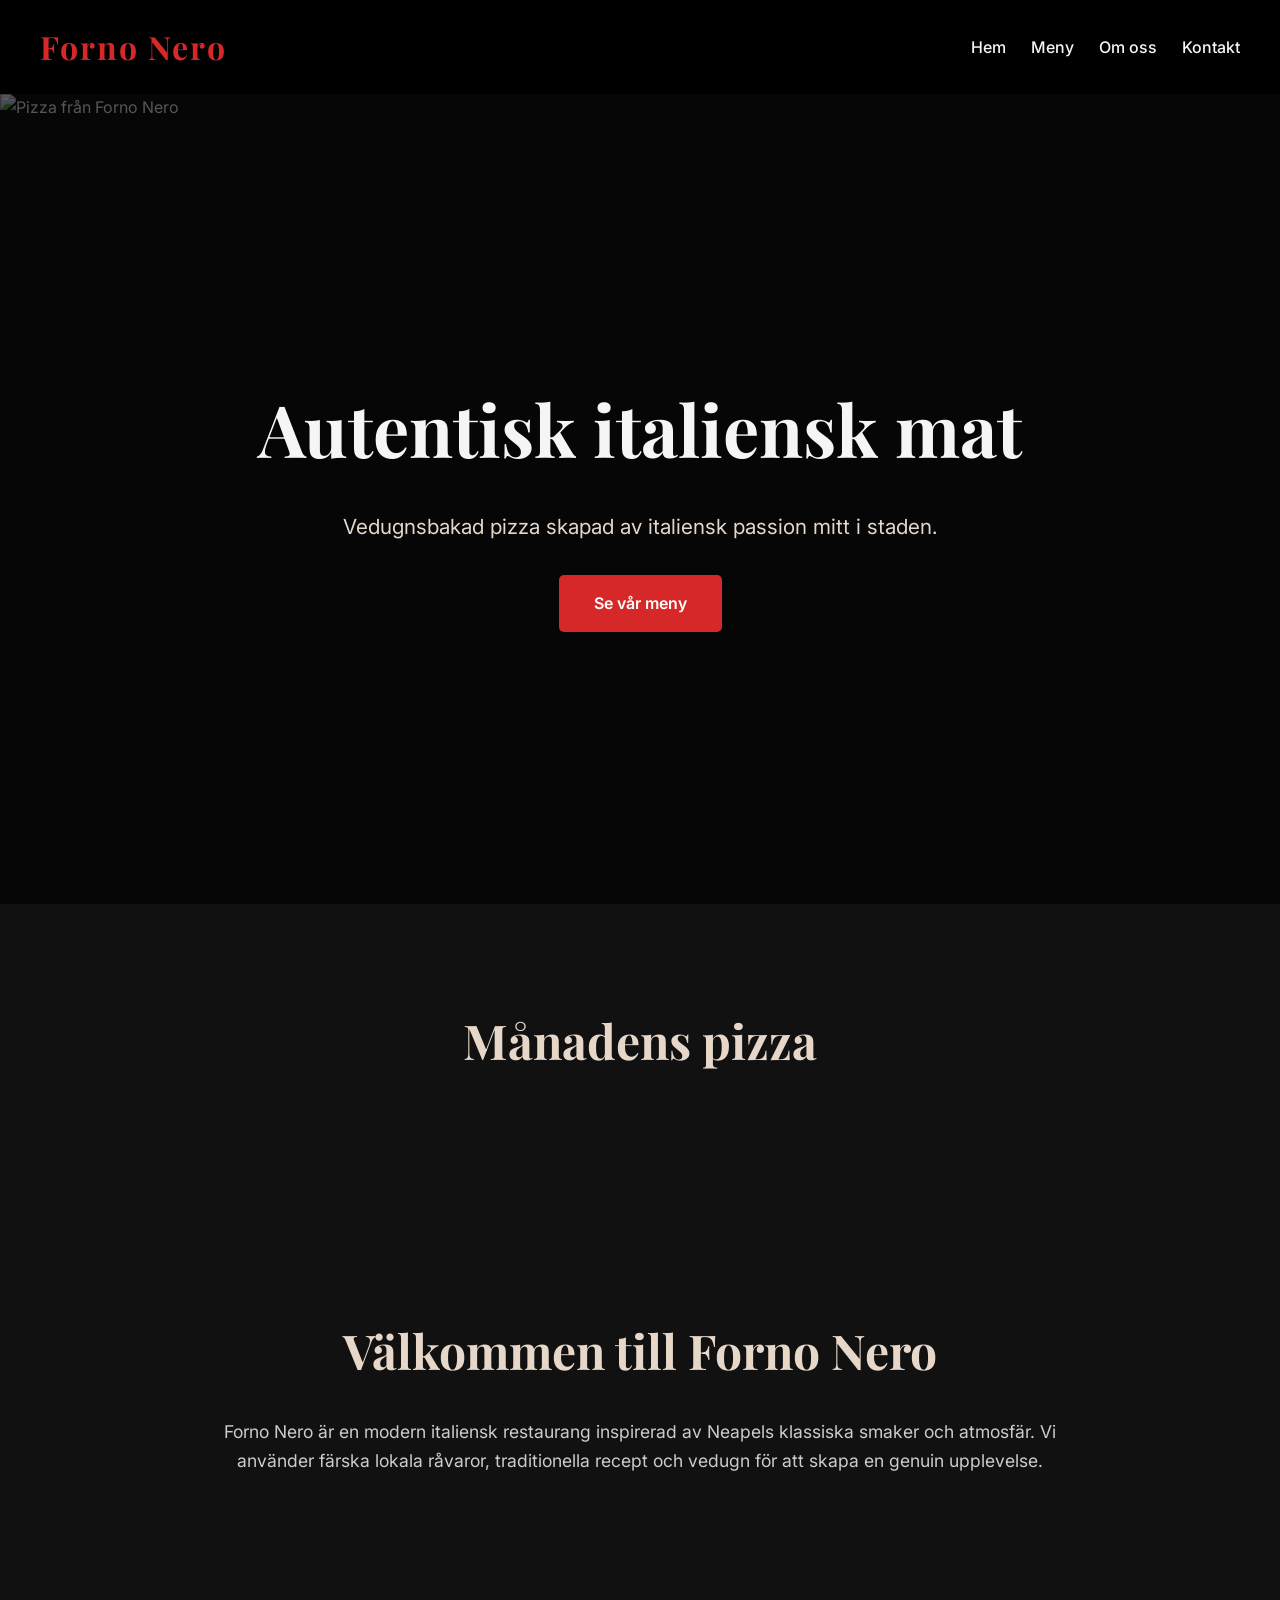
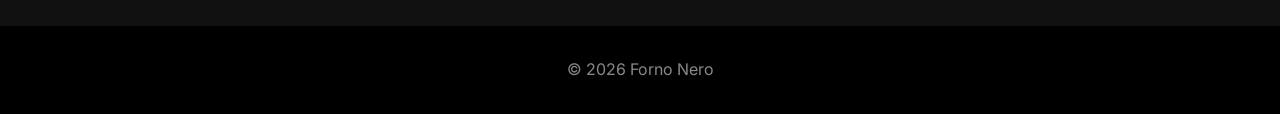
==== index.html @ f9568767 "Uppdaterat index.html och style.css med förbättrad struktur och stil, inklusive nya Google Fonts och" ====
<!DOCTYPE html>
<html lang="sv">

<head>
    <meta charset="UTF-8">
    <meta name="viewport" content="width=device-width, initial-scale=1.0">

    <title>Forno Nero</title>

    <link rel="preconnect" href="https://fonts.googleapis.com">
    <link rel="preconnect" href="https://fonts.gstatic.com" crossorigin>

    <link
        href="https://fonts.googleapis.com/css2?family=Inter:wght@300;400;500;600;700&family=Playfair+Display:wght@600;700&display=swap"
        rel="stylesheet">

    <link rel="stylesheet" href="style.css">
</head>

<body>

    <header>
        <nav class="navbar">

            <div class="logo">
                Forno Nero
            </div>

            <ul class="nav-links">
                <li><a href="index.html">Hem</a></li>
                <li><a href="menu.html">Meny</a></li>
                <li><a href="about.html">Om oss</a></li>
                <li><a href="contact.html">Kontakt</a></li>
            </ul>

        </nav>
    </header>

    <section class="hero">

        <img src="bilder/bild1.webp" alt="Pizza från Forno Nero" class="hero-image">

        <div class="hero-overlay"></div>

        <div class="hero-content">

            <h1>Autentisk italiensk mat</h1>

            <p>
                Vedugnsbakad pizza skapad av italiensk passion mitt i staden.
            </p>

            <a href="menu.html" class="btn">
                Se vår meny
            </a>

        </div>

    </section>

    <section class="monthly-special">

        <h2>Månadens pizza</h2>

        <div id="special-container"></div>

    </section>

    <section class="about-preview">

        <h2>Välkommen till Forno Nero</h2>

        <p>
            Forno Nero är en modern italiensk restaurang inspirerad av Neapels
            klassiska smaker och atmosfär. Vi använder färska lokala råvaror,
            traditionella recept och vedugn för att skapa en genuin upplevelse.
        </p>

    </section>

    <footer>

        <p>
            © 2026 Forno Nero
        </p>

    </footer>

    <script src="script.js"></script>

</body>

</html>
---- style.css ----
/* Google Fonts */
@import url('https://fonts.googleapis.com/css2?family=Inter:wght@300;400;500;600;700&family=Playfair+Display:wght@400;600;700&display=swap');

/* Globalt */

* {
  margin: 0;
  padding: 0;
  box-sizing: border-box;
}

body {
  font-family: 'Inter', sans-serif;
  background-color: #111111;
  color: #F5F5F5;
  line-height: 1.7;
  font-weight: 400;
}

/* Navigation */

header {
  background-color: #000;
  padding: 20px 40px;
  position: sticky;
  top: 0;
  z-index: 1000;
}

.navbar {
  display: flex;
  justify-content: space-between;
  align-items: center;
}

.logo {
  font-family: 'Playfair Display', serif;
  font-size: 2rem;
  font-weight: 700;
  color: #d62828;
  letter-spacing: 2px;
}

.nav-links {
  display: flex;
  list-style: none;
  gap: 25px;
}

.nav-links a {
  text-decoration: none;
  color: #F5F5F5;
  font-weight: 500;
  transition: 0.3s ease;
}

.nav-links a:hover {
  color: #d62828;
}

/* Hero */

.hero {
  position: relative;
  height: 90vh;

  display: flex;
  justify-content: center;
  align-items: center;

  overflow: hidden;
}

/* Hero bild */

.hero-image {
  width: 100%;
  height: 100%;

  object-fit: cover;

  position: absolute;
  top: 0;
  left: 0;
}

/* Mörk overlay */

.hero-overlay {
  position: absolute;

  width: 100%;
  height: 100%;

  background-color: rgba(0, 0, 0, 0.65);

  top: 0;
  left: 0;
}

.hero-content {
  position: relative;
  z-index: 2;

  text-align: center;
  padding: 20px;
}

.hero-content h1 {
  font-family: 'Playfair Display', serif;
  font-size: 4.5rem;
  margin-bottom: 20px;
  color: #F5F5F5;
}

.hero-content p {
  font-size: 1.3rem;
  margin-bottom: 30px;
  color: #E7D7C9;
}

/* Knapp */

.btn {
  display: inline-block;
  background-color: #d62828;
  color: #fff;

  padding: 15px 35px;

  text-decoration: none;
  border-radius: 5px;

  font-weight: 600;

  transition: 0.3s ease;
}

.btn:hover {
  background-color: #a63b3b;
  transform: translateY(-2px);
}

/* About prew */

.about-preview {
  max-width: 900px;
  margin: auto;

  padding: 100px 20px;

  text-align: center;
}

.about-preview h2 {
  font-family: 'Playfair Display', serif;
  font-size: 3rem;
  margin-bottom: 25px;
  color: #E7D7C9;
}

.about-preview p {
  font-size: 1.1rem;
  color: #CCCCCC;
}

/* Footer */

footer {
  background-color: #000;
  text-align: center;
  padding: 30px;
  margin-top: 50px;
}

footer p {
  color: #888;
}

/* Meny */

.menu-section {
  padding: 80px 20px;
  max-width: 1200px;
  margin: auto;
}

.menu-section h1 {
  text-align: center;
  margin-bottom: 50px;

  font-family: 'Playfair Display', serif;
  font-size: 3.5rem;

  color: #E7D7C9;
}

#menu-container {
  display: grid;

  grid-template-columns: repeat(auto-fit, minmax(280px, 1fr));

  gap: 30px;
}

.menu-card {
  background-color: #1B1B1B;

  padding: 30px;

  border-radius: 12px;

  border: 1px solid rgba(255, 255, 255, 0.05);

  transition: 0.3s ease;
}

.menu-card:hover {
  transform: translateY(-5px);

  border-color: #d62828;
}

.menu-card h2 {
  font-family: 'Playfair Display', serif;
  color: #E7D7C9;
  margin-bottom: 15px;
}

.menu-card p {
  color: #CCCCCC;
  margin-bottom: 20px;
}

.menu-card span {
  font-weight: 600;
  font-size: 1.2rem;
  color: #F5F5F5;
}

/* Månadens Pizza */

.monthly-special {
  padding: 6rem 2rem;
  text-align: center;
  background-color: #111111;
  color: #E7D7C9;
}

.monthly-special h2 {
  font-family: 'Playfair Display', serif;
  font-size: 3rem;
  margin-bottom: 2rem;
}

.special-card {
  max-width: 500px;
  margin: 2rem auto;
  padding: 2rem;

  background-color: #1B1B1B;

  border: 1px solid #d62828;
  border-radius: 12px;

  transition: 0.3s ease;
}

.special-card:hover {
  transform: translateY(-5px);
}

.special-card h3 {
  font-family: 'Playfair Display', serif;
  font-size: 2rem;
  margin-bottom: 1rem;

  color: #E7D7C9;
}

.special-card p {
  margin-bottom: 1rem;
  color: #CCCCCC;
}

/* About */

.about {
  max-width: 1000px;
  margin: auto;
  padding: 80px 20px;
}

.about-hero {
  text-align: center;
  margin-bottom: 80px;
}

.about-hero h1 {
  font-family: 'Playfair Display', serif;
  font-size: 4rem;
  margin-bottom: 20px;
  color: #E7D7C9;
}

.about-hero p {
  color: #CCCCCC;
  max-width: 700px;
  margin: auto;
  font-size: 1.1rem;
}

.about-content h2 {
  font-family: 'Playfair Display', serif;
  margin-top: 50px;
  margin-bottom: 15px;
  color: #E7D7C9;
}

.about-content p {
  color: #CCCCCC;
}

/* Kontakt */

.contact {
  max-width: 900px;
  margin: auto;
  padding: 80px 20px;
}

.contact h1 {
  font-family: 'Playfair Display', serif;
  font-size: 4rem;
  margin-bottom: 40px;
  color: #E7D7C9;
  text-align: center;
}

.contact-info,
.opening-hours,
.contact-form {
  margin-bottom: 50px;
}

.contact h2 {
  font-family: 'Playfair Display', serif;
  margin-bottom: 20px;
  color: #E7D7C9;
}

.contact p {
  color: #CCCCCC;
}

.contact-form form {
  display: flex;
  flex-direction: column;
  gap: 20px;
}

.contact-form input,
.contact-form textarea {
  padding: 15px;

  background-color: #1B1B1B;

  border: 1px solid #333;

  color: #fff;

  border-radius: 5px;

  font-family: 'Inter', sans-serif;
}

.contact-form textarea {
  min-height: 150px;
  resize: vertical;
}

.contact-form button {
  background-color: #d62828;
  color: white;

  border: none;

  padding: 15px;

  border-radius: 5px;

  cursor: pointer;

  font-weight: 600;

  transition: 0.3s ease;
}

.contact-form button:hover {
  background-color: #d62828;
}

/* Responsivitet */

@media (max-width: 768px) {

  header {
    padding: 20px;
  }

  .navbar {
    flex-direction: column;
    gap: 20px;
  }

  .nav-links {
    flex-direction: column;
    text-align: center;
  }

  .hero-content h1 {
    font-size: 2.8rem;
  }

  .hero-content p {
    font-size: 1rem;
  }

  .about-hero h1,
  .contact h1,
  .menu-section h1,
  .monthly-special h2 {
    font-size: 2.5rem;
  }

}
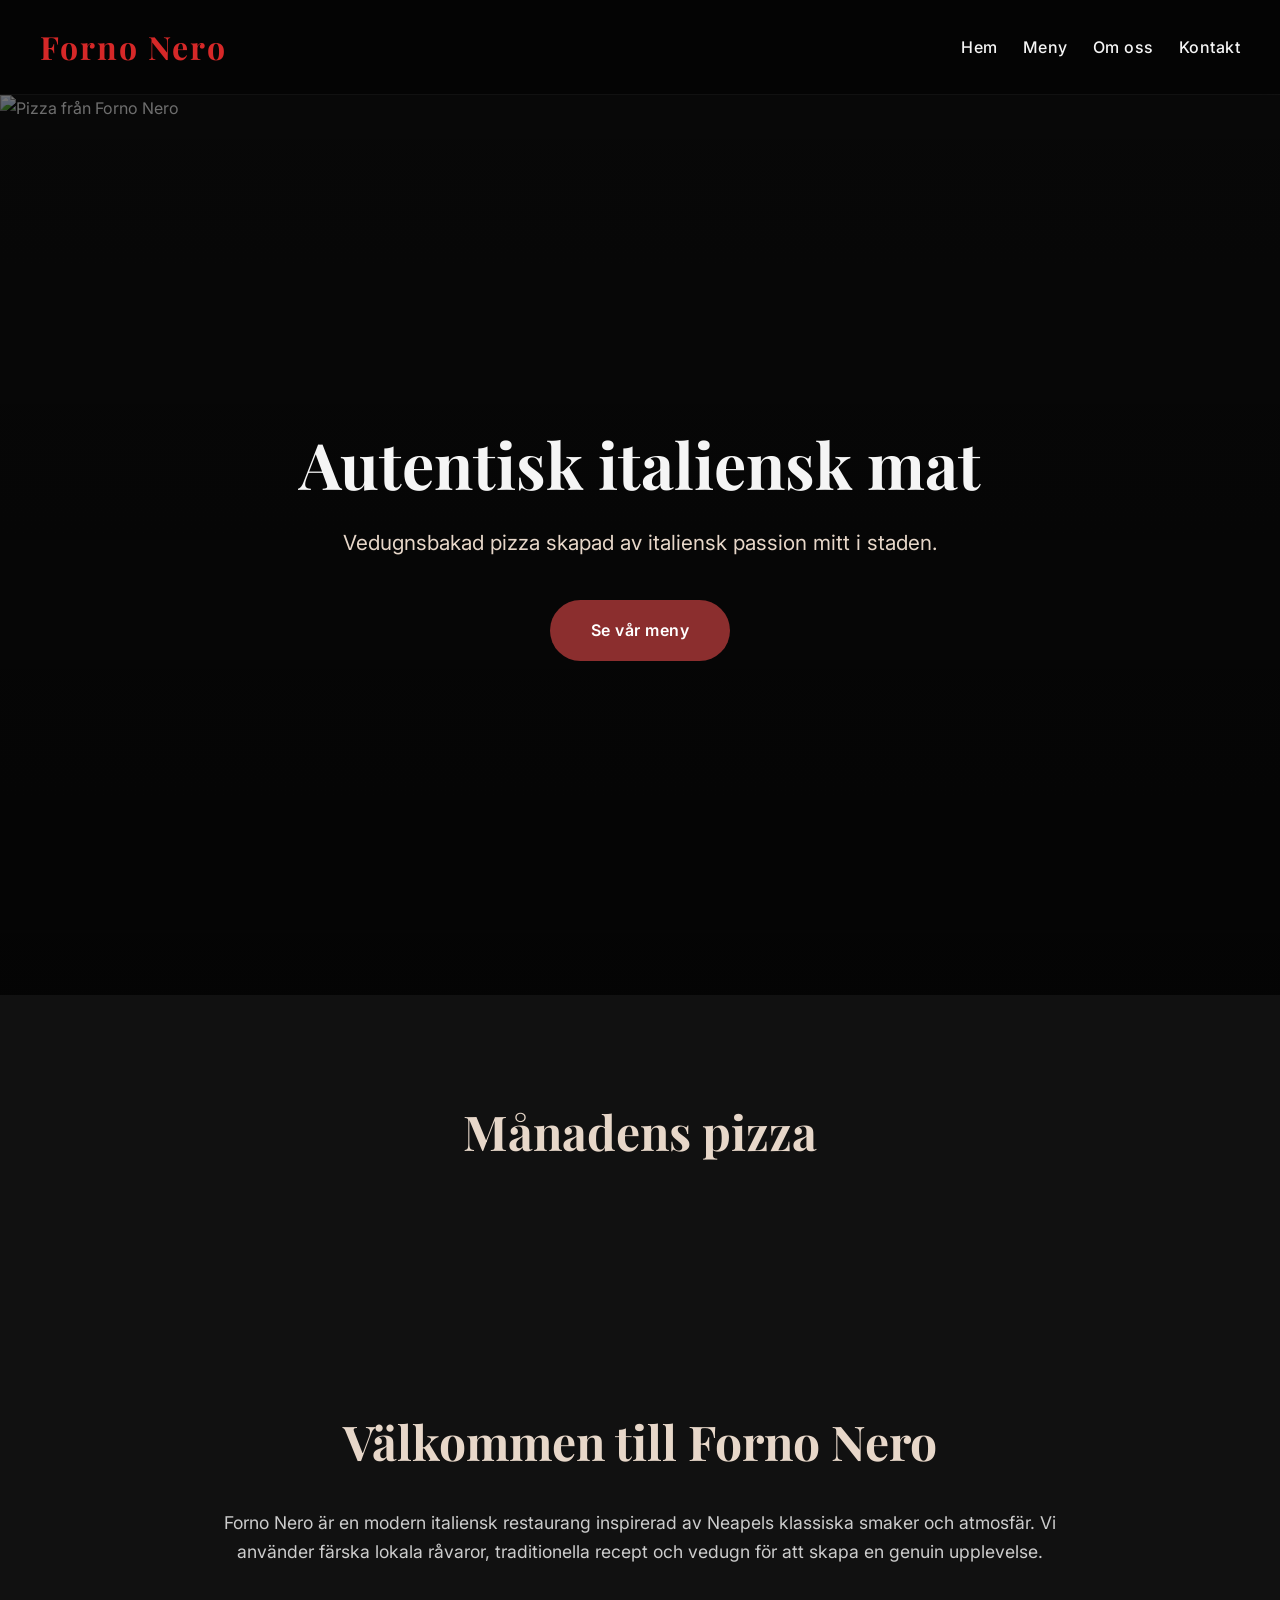
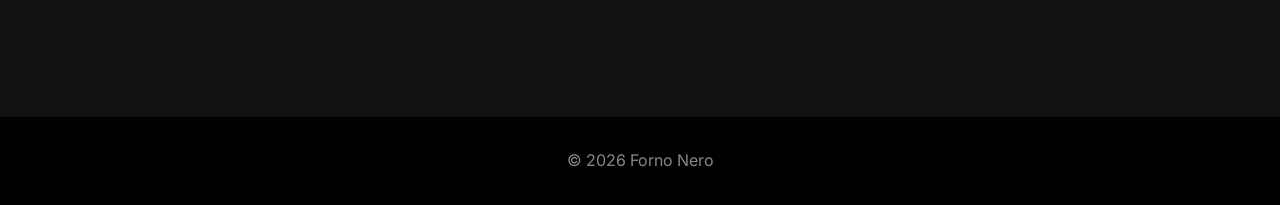
==== commit cf0724d0: "Lagt till hamburger-meny för mobilanpassning och justerat CSS för navigationsstruktur och stil." ====
--- a/index.html
+++ b/index.html
@@ -24,6 +24,12 @@
 
             <div class="logo">
                 Forno Nero
+            </div>
+
+            <div class="hamburger" id="hamburger">
+                <span></span>
+                <span></span>
+                <span></span>
             </div>
 
             <ul class="nav-links">
--- a/style.css
+++ b/style.css
@@ -20,11 +20,13 @@
 /* Navigation */
 
 header {
-  background-color: #000;
+  background: rgba(0, 0, 0, 0.75);
+  backdrop-filter: blur(10px);
   padding: 20px 40px;
   position: sticky;
   top: 0;
   z-index: 1000;
+  border-bottom: 1px solid rgba(255,255,255,0.05);
 }
 
 .navbar {
@@ -51,7 +53,24 @@
   text-decoration: none;
   color: #F5F5F5;
   font-weight: 500;
+  letter-spacing: 0.5px;
+  position: relative;
   transition: 0.3s ease;
+}
+
+.nav-links a::after {
+  content: "";
+  position: absolute;
+  left: 0;
+  bottom: -6px;
+  width: 0%;
+  height: 2px;
+  background-color: #8B2E2E;
+  transition: 0.3s ease;
+}
+
+.nav-links a:hover::after {
+  width: 100%;
 }
 
 .nav-links a:hover {
@@ -62,12 +81,10 @@
 
 .hero {
   position: relative;
-  height: 90vh;
-
+  height: 100vh;
   display: flex;
   justify-content: center;
   align-items: center;
-
   overflow: hidden;
 }
 
@@ -76,9 +93,7 @@
 .hero-image {
   width: 100%;
   height: 100%;
-
   object-fit: cover;
-
   position: absolute;
   top: 0;
   left: 0;
@@ -88,11 +103,14 @@
 
 .hero-overlay {
   position: absolute;
-
   width: 100%;
   height: 100%;
-
-  background-color: rgba(0, 0, 0, 0.65);
+  background:
+    linear-gradient(
+      to bottom,
+      rgba(0,0,0,0.55),
+      rgba(0,0,0,0.75)
+    );
 
   top: 0;
   left: 0;
@@ -108,37 +126,40 @@
 
 .hero-content h1 {
   font-family: 'Playfair Display', serif;
-  font-size: 4.5rem;
-  margin-bottom: 20px;
+  font-size: 4rem;
+  line-height: 1.1;
+  margin-bottom: 25px;
   color: #F5F5F5;
+  max-width: 900px;
 }
 
 .hero-content p {
   font-size: 1.3rem;
-  margin-bottom: 30px;
-  color: #E7D7C9;
+  margin-bottom: 40px;
+  color: #E7D7C9;
+  max-width: 700px;
+  margin-inline: auto;
 }
 
 /* Knapp */
 
 .btn {
   display: inline-block;
-  background-color: #d62828;
-  color: #fff;
-
-  padding: 15px 35px;
-
+  background-color: #8B2E2E;
+  color: white;
+  padding: 16px 40px;
+  border-radius: 999px;
   text-decoration: none;
-  border-radius: 5px;
-
   font-weight: 600;
-
-  transition: 0.3s ease;
+  letter-spacing: 0.5px;
+  transition: all 0.3s ease;
+  border: 1px solid transparent;
 }
 
 .btn:hover {
-  background-color: #a63b3b;
-  transform: translateY(-2px);
+  background-color: transparent;
+  border: 1px solid #8B2E2E;
+  transform: translateY(-3px);
 }
 
 /* About prew */
@@ -146,9 +167,7 @@
 .about-preview {
   max-width: 900px;
   margin: auto;
-
   padding: 100px 20px;
-
   text-align: center;
 }
 
@@ -180,62 +199,80 @@
 /* Meny */
 
 .menu-section {
-  padding: 80px 20px;
+  padding: 100px 20px;
   max-width: 1200px;
   margin: auto;
 }
 
 .menu-section h1 {
   text-align: center;
-  margin-bottom: 50px;
-
-  font-family: 'Playfair Display', serif;
-  font-size: 3.5rem;
-
-  color: #E7D7C9;
-}
-
+  margin-bottom: 60px;
+  font-family: 'Playfair Display', serif;
+  font-size: 3.8rem;
+  color: #E7D7C9;
+  letter-spacing: 1px;
+}
+
+/* Meny container*/
 #menu-container {
   display: grid;
-
   grid-template-columns: repeat(auto-fit, minmax(280px, 1fr));
-
-  gap: 30px;
-}
-
+  gap: 35px;
+}
+
+/* meny kort */
 .menu-card {
   background-color: #1B1B1B;
-
-  padding: 30px;
-
-  border-radius: 12px;
-
+  padding: 32px;
+  border-radius: 14px;
   border: 1px solid rgba(255, 255, 255, 0.05);
-
   transition: 0.3s ease;
+  box-shadow: 0 10px 30px rgba(0,0,0,0.25);
+  position: relative;
+  overflow: hidden;
+}
+
+.menu-card::before {
+  content: "";
+  position: absolute;
+  top: 0;
+  left: 0;
+  width: 100%;
+  height: 2px;
+  background: linear-gradient(90deg, #8B2E2E, transparent);
+  opacity: 0.7;
 }
 
 .menu-card:hover {
-  transform: translateY(-5px);
-
-  border-color: #d62828;
+  transform: translateY(-6px);
+  border-color: #8B2E2E;
+  box-shadow: 0 15px 40px rgba(0,0,0,0.4);
 }
 
 .menu-card h2 {
   font-family: 'Playfair Display', serif;
   color: #E7D7C9;
-  margin-bottom: 15px;
+  margin-bottom: 12px;
+  font-size: 1.4rem;
 }
 
 .menu-card p {
   color: #CCCCCC;
-  margin-bottom: 20px;
-}
-
+  margin-bottom: 18px;
+  font-size: 0.95rem;
+  line-height: 1.6;
+}
+
+/* Pris */
 .menu-card span {
   font-weight: 600;
-  font-size: 1.2rem;
+  font-size: 1.15rem;
   color: #F5F5F5;
+  display: inline-block;
+  padding: 6px 12px;
+  background: rgba(139, 46, 46, 0.15);
+  border: 1px solid rgba(139, 46, 46, 0.4);
+  border-radius: 6px;
 }
 
 /* Månadens Pizza */
@@ -257,24 +294,22 @@
   max-width: 500px;
   margin: 2rem auto;
   padding: 2rem;
-
   background-color: #1B1B1B;
-
   border: 1px solid #d62828;
   border-radius: 12px;
-
   transition: 0.3s ease;
+  box-shadow: 0 10px 30px rgba(0,0,0,0.25);
 }
 
 .special-card:hover {
   transform: translateY(-5px);
+  box-shadow: 0 15px 40px rgba(0,0,0,0.4);
 }
 
 .special-card h3 {
   font-family: 'Playfair Display', serif;
   font-size: 2rem;
   margin-bottom: 1rem;
-
   color: #E7D7C9;
 }
 
@@ -362,15 +397,10 @@
 .contact-form input,
 .contact-form textarea {
   padding: 15px;
-
   background-color: #1B1B1B;
-
   border: 1px solid #333;
-
   color: #fff;
-
   border-radius: 5px;
-
   font-family: 'Inter', sans-serif;
 }
 
@@ -382,17 +412,11 @@
 .contact-form button {
   background-color: #d62828;
   color: white;
-
   border: none;
-
   padding: 15px;
-
   border-radius: 5px;
-
   cursor: pointer;
-
   font-weight: 600;
-
   transition: 0.3s ease;
 }
 
@@ -409,17 +433,22 @@
   }
 
   .navbar {
-    flex-direction: column;
-    gap: 20px;
+    flex-direction: row;
+    justify-content: space-between;
+    align-items: center;
   }
 
   .nav-links {
     flex-direction: column;
-    text-align: center;
-  }
+    text-align: left;
+  }
+
+  .logo {
+  flex-shrink: 0;
+}
 
   .hero-content h1 {
-    font-size: 2.8rem;
+    font-size: 3rem;
   }
 
   .hero-content p {
@@ -433,4 +462,48 @@
     font-size: 2.5rem;
   }
 
+}
+
+/* Hamburger */
+
+.hamburger {
+  display: none;
+  flex-direction: column;
+  gap: 5px;
+  cursor: pointer;
+}
+
+.hamburger span {
+  width: 28px;
+  height: 2px;
+  background-color: #F5F5F5;
+  transition: 0.3s ease;
+}
+
+/* Mobil */
+@media (max-width: 768px) {
+
+  .hamburger {
+    display: flex;
+  }
+
+  .nav-links {
+    position: absolute;
+    top: 80px;
+    right: 20px;
+
+    background-color: #000;
+    flex-direction: column;
+    gap: 15px;
+
+    padding: 20px;
+    border: 1px solid rgba(255,255,255,0.1);
+    border-radius: 10px;
+
+    display: none;
+  }
+
+  .nav-links.active {
+    display: flex;
+  }
 }
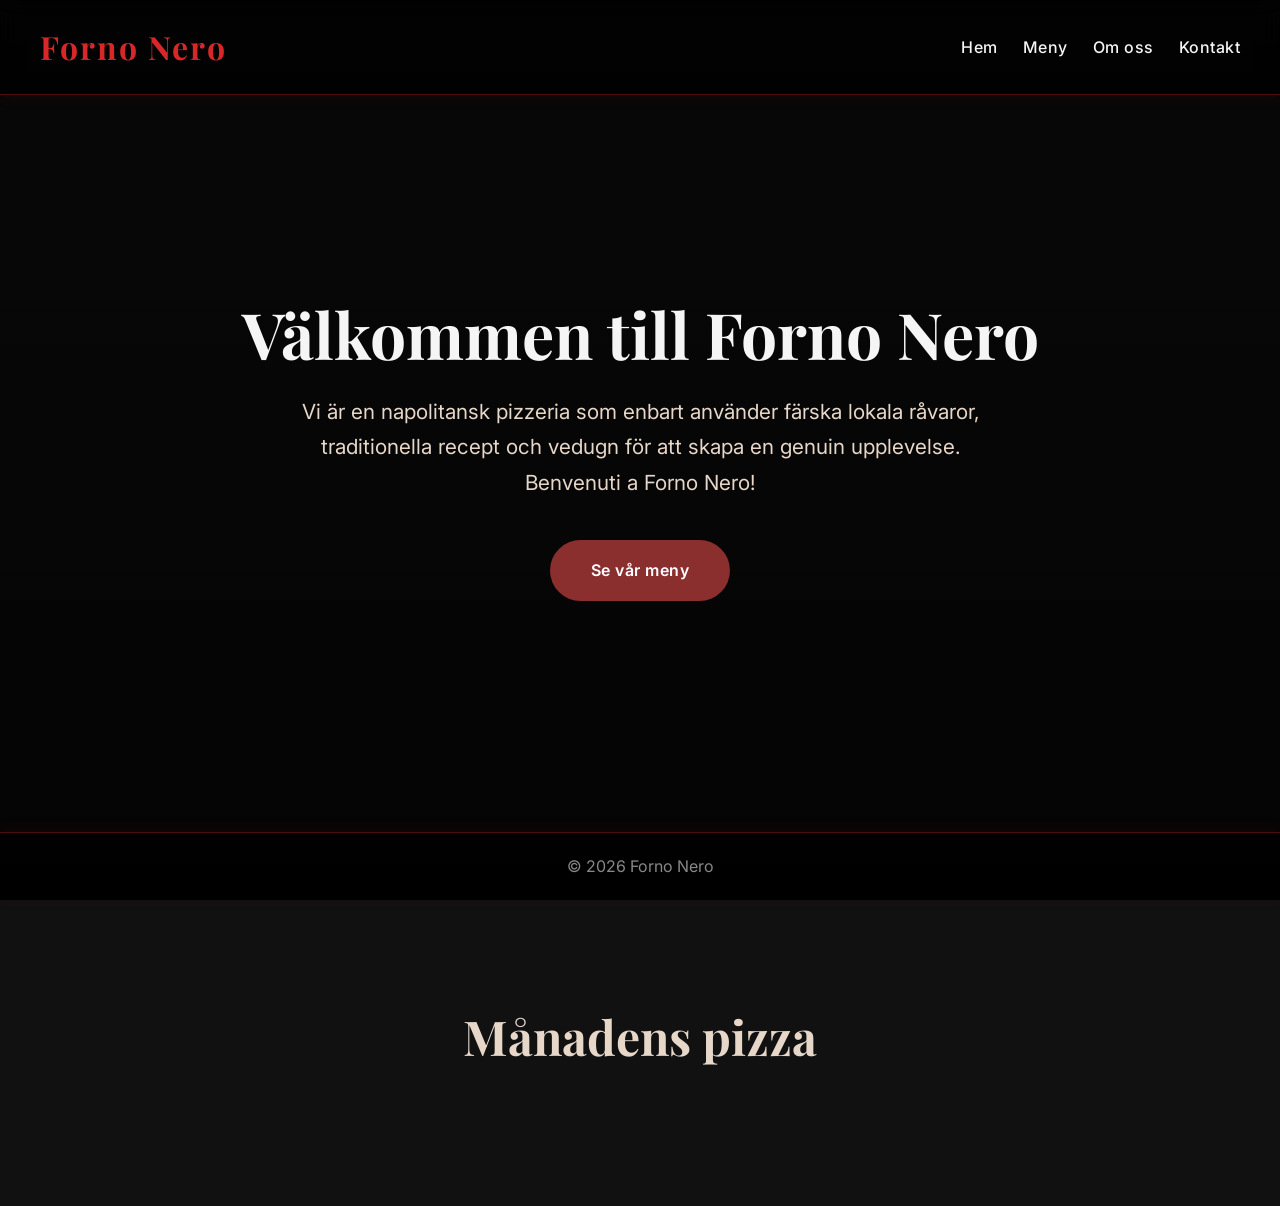
==== commit 01351d26: "Uppdaterat index.html och menu.html med nya rubriker och innehåll. Lagt till video i hero-sektionen " ====
--- a/index.html
+++ b/index.html
@@ -17,7 +17,7 @@
     <link rel="stylesheet" href="style.css">
 </head>
 
-<body>
+<body class="home-page">
 
     <header>
         <nav class="navbar">
@@ -44,16 +44,19 @@
 
     <section class="hero">
 
-        <img src="bilder/bild1.webp" alt="Pizza från Forno Nero" class="hero-image">
+        <video class="hero-video" autoplay muted loop playsinline>
+            <source src="video/vid1.mp4" type="video/mp4">
+        </video>
 
         <div class="hero-overlay"></div>
 
         <div class="hero-content">
 
-            <h1>Autentisk italiensk mat</h1>
+            <h1>Välkommen till Forno Nero</h1>
 
             <p>
-                Vedugnsbakad pizza skapad av italiensk passion mitt i staden.
+            Vi är en napolitansk pizzeria som enbart använder färska lokala råvaror,
+            traditionella recept och vedugn för att skapa en genuin upplevelse. Benvenuti a Forno Nero!
             </p>
 
             <a href="menu.html" class="btn">
@@ -70,19 +73,7 @@
 
         <div id="special-container"></div>
 
-    </section>
-
-    <section class="about-preview">
-
-        <h2>Välkommen till Forno Nero</h2>
-
-        <p>
-            Forno Nero är en modern italiensk restaurang inspirerad av Neapels
-            klassiska smaker och atmosfär. Vi använder färska lokala råvaror,
-            traditionella recept och vedugn för att skapa en genuin upplevelse.
-        </p>
-
-    </section>
+        </section>
 
     <footer>
 
--- a/style.css
+++ b/style.css
@@ -23,10 +23,13 @@
   background: rgba(0, 0, 0, 0.75);
   backdrop-filter: blur(10px);
   padding: 20px 40px;
-  position: sticky;
+  position: fixed;
   top: 0;
+  left: 0;
+  width: 100%;
   z-index: 1000;
-  border-bottom: 1px solid rgba(255,255,255,0.05);
+  border-bottom: 1px solid rgba(214, 40, 40, 0.35);
+  box-shadow: 0 2px 15px rgba(214, 40, 40, 0.08);
 }
 
 .navbar {
@@ -186,10 +189,16 @@
 /* Footer */
 
 footer {
-  background-color: #000;
-  text-align: center;
-  padding: 30px;
-  margin-top: 50px;
+  background-color: rgba(0, 0, 0, 0.8);
+  text-align: center;
+  padding: 20px;
+  position: fixed;
+  bottom: 0;
+  left: 0;
+  width: 100%;
+  z-index: 1000;
+  border-top: 1px solid rgba(214, 40, 40, 0.35);
+  box-shadow: 0 -2px 15px rgba(214, 40, 40, 0.08);
 }
 
 footer p {
@@ -263,6 +272,15 @@
   line-height: 1.6;
 }
 
+.menu-card img {
+  width: 100%;
+  height: 270px;          
+  object-fit: cover;      
+  border-radius: 10px;
+  margin: 15px 0;
+  display: block;
+}
+
 /* Pris */
 .menu-card span {
   font-weight: 600;
@@ -318,6 +336,15 @@
   color: #CCCCCC;
 }
 
+.special-card img {
+  width: 100%;
+  height: 300px;
+  object-fit: cover;
+  border-radius: 10px;
+  margin: 15px 0;
+  display: block;
+}
+
 /* About */
 
 .about {
@@ -506,4 +533,32 @@
   .nav-links.active {
     display: flex;
   }
+
+.menu-item img {
+  width: 100%;
+  height: 270px;          
+  object-fit: cover;      
+  border-radius: 10px;
+  margin: 15px 0;
+  display: block;
+}
+}
+
+/* bak-vid */
+
+.hero-video {
+  width: 100%;
+  height: 100%;
+  object-fit: cover;
+  position: absolute;
+  top: 0;
+  left: 0;
+  z-index: 0;
+}
+
+/* startsidan */
+
+.home-page {
+  overflow: hidden;
+  height: 100vh;
 }
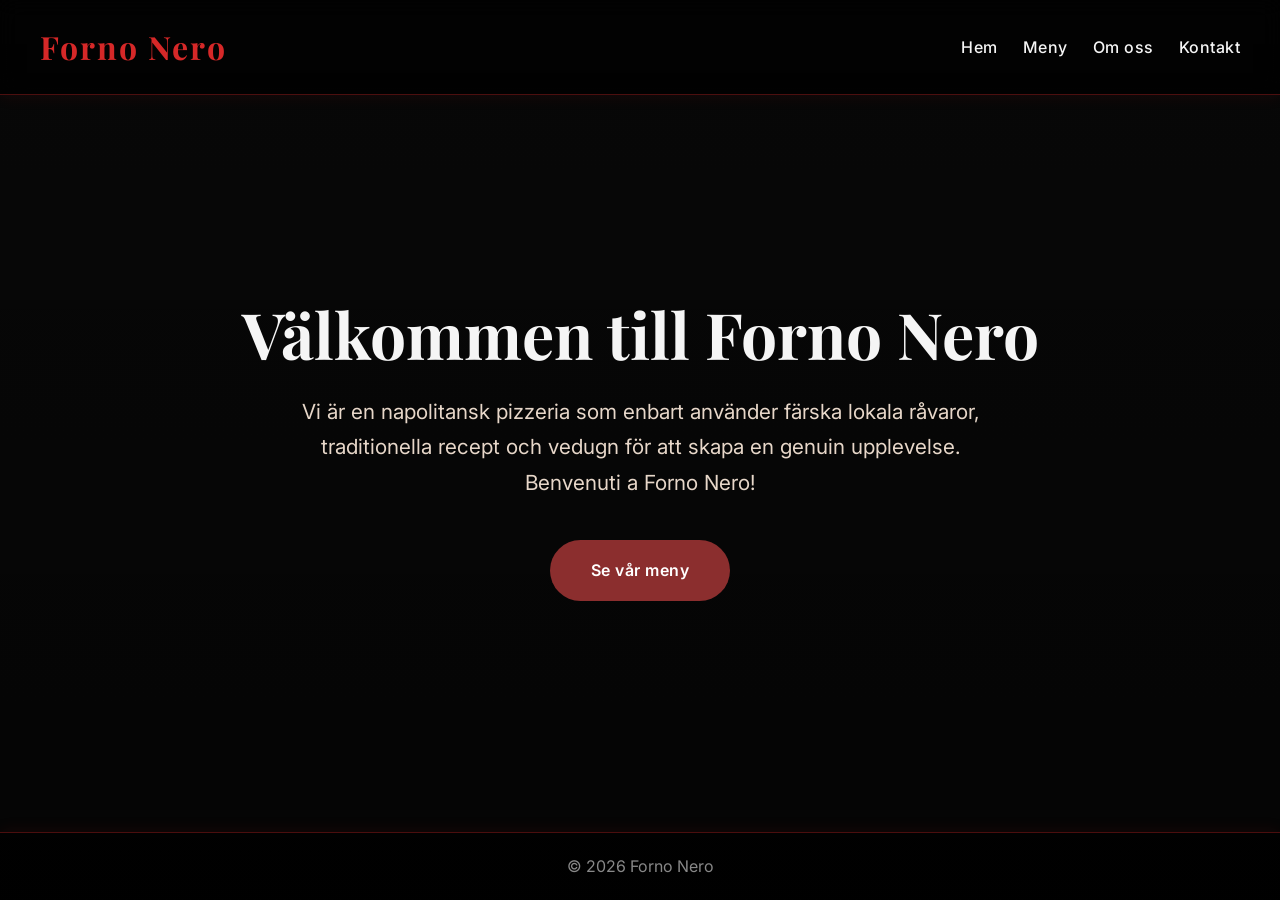
==== commit 14137ce6: "Lagt till sektion för månadens pizza i meny.html och justerat CSS för att stödja layout och stil av " ====
--- a/index.html
+++ b/index.html
@@ -55,25 +55,19 @@
             <h1>Välkommen till Forno Nero</h1>
 
             <p>
-            Vi är en napolitansk pizzeria som enbart använder färska lokala råvaror,
-            traditionella recept och vedugn för att skapa en genuin upplevelse. Benvenuti a Forno Nero!
+                Vi är en napolitansk pizzeria som enbart använder färska lokala råvaror,
+                traditionella recept och vedugn för att skapa en genuin upplevelse. Benvenuti a Forno Nero!
             </p>
 
             <a href="menu.html" class="btn">
                 Se vår meny
             </a>
 
+            </div>
+
         </div>
 
     </section>
-
-    <section class="monthly-special">
-
-        <h2>Månadens pizza</h2>
-
-        <div id="special-container"></div>
-
-        </section>
 
     <footer>
 
--- a/style.css
+++ b/style.css
@@ -561,4 +561,42 @@
 .home-page {
   overflow: hidden;
   height: 100vh;
+}
+
+/* månadens pizza på menysidan */
+
+body:not(.home-page) .monthly-special {
+  padding-top: 140px;
+  padding-bottom: 40px;
+}
+
+body:not(.home-page) .monthly-special h2 {
+  font-size: 2.2rem;
+  margin-bottom: 1.5rem;
+}
+
+body:not(.home-page) .special-card {
+  max-width: 340px;
+  padding: 1.4rem;
+  margin: 0 auto;
+  border-radius: 12px;
+}
+
+body:not(.home-page) .special-card img {
+  height: 180px;
+  margin: 10px 0;
+}
+
+body:not(.home-page) .special-card h3 {
+  font-size: 1.5rem;
+  margin-bottom: 0.7rem;
+}
+
+body:not(.home-page) .special-card p {
+  font-size: 0.95rem;
+  margin-bottom: 0.6rem;
+}
+
+body:not(.home-page) .menu-section {
+  padding-top: 15px;
 }
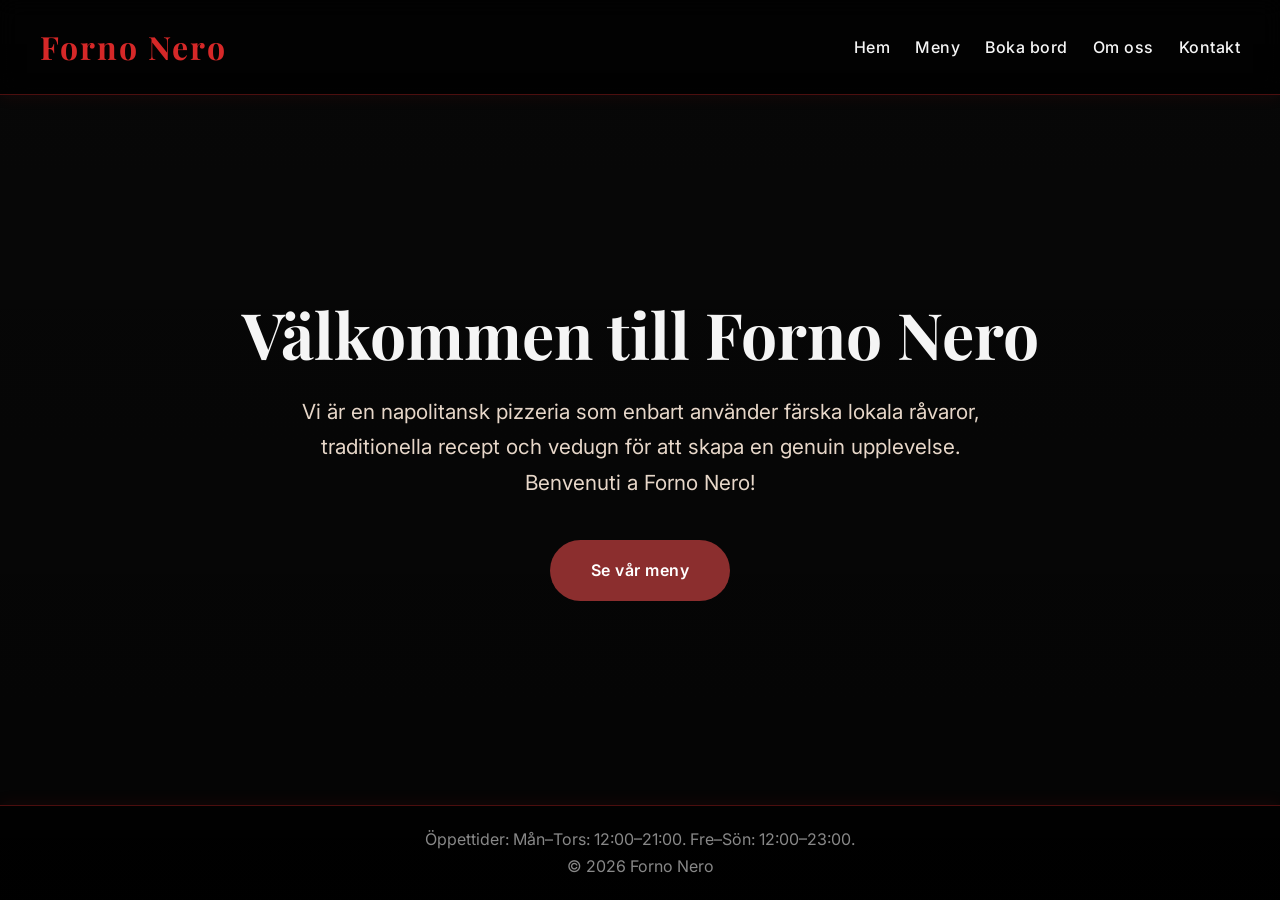
==== commit cfeb98ee: "Uppdaterat navigationsmenyn med länk till bokningssidan. Justerat CSS för att förbättra layout och s" ====
--- a/index.html
+++ b/index.html
@@ -22,9 +22,9 @@
     <header>
         <nav class="navbar">
 
-            <div class="logo">
+            <a href="index.html" class="logo">
                 Forno Nero
-            </div>
+            </a>
 
             <div class="hamburger" id="hamburger">
                 <span></span>
@@ -35,6 +35,7 @@
             <ul class="nav-links">
                 <li><a href="index.html">Hem</a></li>
                 <li><a href="menu.html">Meny</a></li>
+                <li><a href="booking.html">Boka bord</a></li>
                 <li><a href="about.html">Om oss</a></li>
                 <li><a href="contact.html">Kontakt</a></li>
             </ul>
@@ -63,13 +64,18 @@
                 Se vår meny
             </a>
 
-            </div>
+        </div>
 
         </div>
 
     </section>
 
     <footer>
+
+        <p>
+            Öppettider:
+            Mån–Tors: 12:00–21:00. Fre–Sön: 12:00–23:00.
+        </p>
 
         <p>
             © 2026 Forno Nero
--- a/style.css
+++ b/style.css
@@ -44,6 +44,8 @@
   font-weight: 700;
   color: #d62828;
   letter-spacing: 2px;
+  text-decoration: none;
+  display: inline-block;
 }
 
 .nav-links {
@@ -113,7 +115,7 @@
       to bottom,
       rgba(0,0,0,0.55),
       rgba(0,0,0,0.75)
-    );
+      );
 
   top: 0;
   left: 0;
@@ -252,12 +254,6 @@
   opacity: 0.7;
 }
 
-.menu-card:hover {
-  transform: translateY(-6px);
-  border-color: #8B2E2E;
-  box-shadow: 0 15px 40px rgba(0,0,0,0.4);
-}
-
 .menu-card h2 {
   font-family: 'Playfair Display', serif;
   color: #E7D7C9;
@@ -274,8 +270,8 @@
 
 .menu-card img {
   width: 100%;
-  height: 270px;          
-  object-fit: cover;      
+  height: 270px;
+  object-fit: cover;
   border-radius: 10px;
   margin: 15px 0;
   display: block;
@@ -319,11 +315,6 @@
   box-shadow: 0 10px 30px rgba(0,0,0,0.25);
 }
 
-.special-card:hover {
-  transform: translateY(-5px);
-  box-shadow: 0 15px 40px rgba(0,0,0,0.4);
-}
-
 .special-card h3 {
   font-family: 'Playfair Display', serif;
   font-size: 2rem;
@@ -471,8 +462,8 @@
   }
 
   .logo {
-  flex-shrink: 0;
-}
+    flex-shrink: 0;
+  }
 
   .hero-content h1 {
     font-size: 3rem;
@@ -534,14 +525,14 @@
     display: flex;
   }
 
-.menu-item img {
-  width: 100%;
-  height: 270px;          
-  object-fit: cover;      
-  border-radius: 10px;
-  margin: 15px 0;
-  display: block;
-}
+  .menu-item img {
+    width: 100%;
+    height: 270px;
+    object-fit: cover;
+    border-radius: 10px;
+    margin: 15px 0;
+    display: block;
+  }
 }
 
 /* bak-vid */
@@ -599,4 +590,188 @@
 
 body:not(.home-page) .menu-section {
   padding-top: 15px;
+}
+
+/* Dryckesmeny */
+
+#drink-container {
+  display: grid;
+  grid-template-columns: repeat(auto-fit, minmax(180px, 1fr));
+  gap: 20px;
+}
+
+.drink-card {
+  background-color: #1B1B1B;
+  padding: 18px;
+  border-radius: 12px;
+  border: 1px solid rgba(255,255,255,0.05);
+  text-align: center;
+  transition: 0.3s ease;
+}
+
+.drink-card h2 {
+  font-family: 'Playfair Display', serif;
+  font-size: 1.2rem;
+  color: #E7D7C9;
+  margin-bottom: 10px;
+}
+
+.drink-card p {
+  color: #BBBBBB;
+  font-size: 0.9rem;
+  margin-bottom: 10px;
+}
+
+.drink-card span {
+  display: inline-block;
+  padding: 5px 10px;
+  background: rgba(139, 46, 46, 0.15);
+  border: 1px solid rgba(139, 46, 46, 0.4);
+  border-radius: 6px;
+  font-size: 0.95rem;
+  font-weight: 600;
+}
+
+/* Booking */
+
+.booking-page {
+  max-width: 900px;
+  margin: auto;
+  padding: 140px 20px 120px;
+}
+
+.booking-hero {
+  text-align: center;
+  margin-bottom: 60px;
+}
+
+.booking-hero h1 {
+  font-family: 'Playfair Display', serif;
+  font-size: 4rem;
+  color: #E7D7C9;
+  margin-bottom: 20px;
+}
+
+.booking-hero p {
+  max-width: 700px;
+  margin: auto;
+  color: #CCCCCC;
+  font-size: 1.1rem;
+}
+
+.booking-section {
+  background-color: #1B1B1B;
+  padding: 40px;
+  border-radius: 16px;
+  border: 1px solid rgba(255, 255, 255, 0.05);
+  box-shadow: 0 10px 30px rgba(0, 0, 0, 0.25);
+}
+
+.booking-form {
+  display: flex;
+  flex-direction: column;
+  gap: 20px;
+}
+
+.booking-form input,
+.booking-form textarea,
+.booking-form select {
+  padding: 15px;
+  background-color: #111111;
+  border: 1px solid #333;
+  border-radius: 8px;
+  color: white;
+  font-family: 'Inter', sans-serif;
+  font-size: 1rem;
+  outline: none;
+  transition: 0.3s ease;
+}
+
+.booking-form input:focus,
+.booking-form textarea:focus,
+.booking-form select:focus {
+  border-color: #d62828;
+  box-shadow: 0 0 10px rgba(214, 40, 40, 0.2);
+}
+
+.booking-form textarea {
+  min-height: 140px;
+  resize: vertical;
+}
+
+.booking-form button {
+  background-color: #8B2E2E;
+  color: white;
+  border: none;
+  padding: 16px;
+  border-radius: 999px;
+  font-size: 1rem;
+  font-weight: 600;
+  cursor: pointer;
+  transition: 0.3s ease;
+}
+
+.booking-form button:hover {
+  background-color: transparent;
+  border: 1px solid #8B2E2E;
+}
+
+.booking-success {
+  display: none;
+  margin-top: 30px;
+  padding: 25px;
+  background: rgba(139, 46, 46, 0.12);
+  border: 1px solid rgba(139, 46, 46, 0.35);
+  border-radius: 12px;
+  color: #E7D7C9;
+}
+
+.booking-success h3 {
+  margin-bottom: 10px;
+  font-family: 'Playfair Display', serif;
+}
+
+@media (max-width: 768px) {
+
+  .booking-hero h1 {
+    font-size: 2.8rem;
+  }
+
+  .booking-section {
+    padding: 25px;
+  }
+
+}
+
+/* about-fix */
+.about-page {
+  max-width: 1000px;
+  margin: auto;
+  padding: 140px 20px 120px;
+}
+
+/* kontakt-fix */
+.contact-page {
+  max-width: 900px;
+  margin: auto;
+  padding: 140px 20px 120px;
+}
+
+.contact-page h1,
+.contact-hero h1 {
+  font-family: 'Playfair Display', serif;
+  font-size: 4rem;
+  margin-bottom: 40px;
+  color: #E7D7C9;
+  text-align: center;
+}
+
+.contact-page h2 {
+  font-family: 'Playfair Display', serif;
+  margin-bottom: 20px;
+  color: #E7D7C9;
+}
+
+.contact-page p {
+  color: #CCCCCC;
 }
